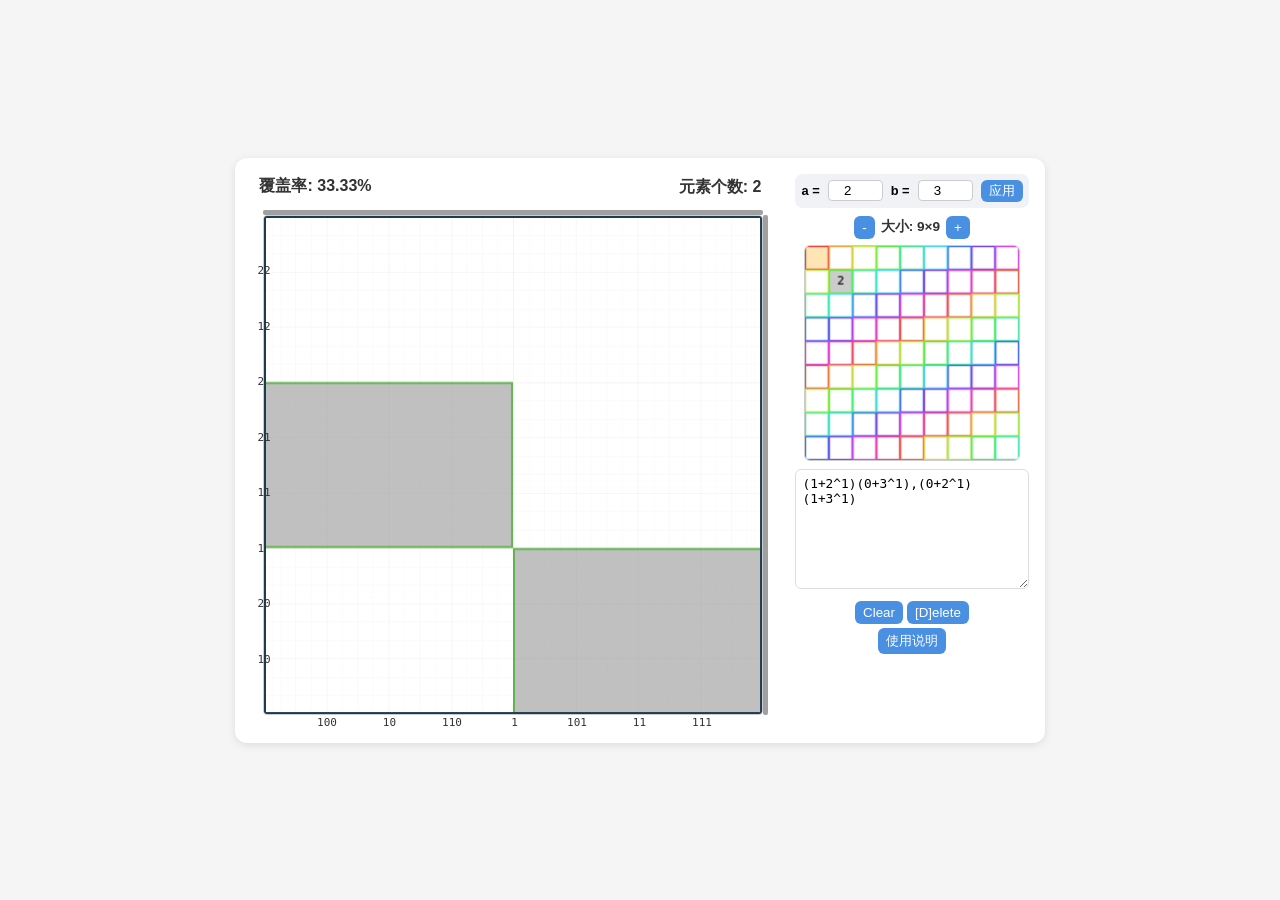
==== index.html @ 753c0b69 "文件拆分！" ====
<!DOCTYPE html>
<html lang="zh-CN">
<head>
    <meta charset="UTF-8">
    <meta name="viewport" content="width=device-width, initial-scale=1.0">
    <title>覆盖系统可视化工具</title>
    <!-- 外部CSS文件 -->
    <link rel="stylesheet" href="square/style.css">
    <!-- 页面内注释：该应用用于可视化覆盖系统，支持动态调整底数a和b，添加/删除/移动矩形，计算覆盖率 -->
</head>
<body>
    <div class="main">
        <!-- 左侧：画布区域 -->
        <div class="canvas-area">
            <div class="info">
                <span id="coverage" class="coverage">覆盖率: 0.00%</span>
                <span class="count">元素个数: <span id="count">0</span></span>
            </div>
            <div class="holder">
                <div class="scrollbar-container">
                    <!-- 主画布：用于显示矩形和网格 -->
                    <canvas id="canvas" width="500" height="500"></canvas>
                    
                    <!-- 水平滚动条 -->
                    <div class="scrollbar-horizontal">
                        <div class="scrollbar-track-horizontal">
                            <div class="scrollbar-thumb-horizontal"></div>
                        </div>
                    </div>
                    
                    <!-- 垂直滚动条 -->
                    <div class="scrollbar-vertical">
                        <div class="scrollbar-track-vertical">
                            <div class="scrollbar-thumb-vertical"></div>
                        </div>
                    </div>
                    
                    <!-- Y轴标签 -->
                    <div id="y-axis-labels" class="axis-labels y-axis"></div>
                    
                    <!-- X轴标签 -->
                    <div id="x-axis-labels" class="axis-labels x-axis"></div>
                </div>
            </div>
        </div>
        
        <!-- 右侧：矩阵面板和控制区域 -->
        <div class="matrix">
            <!-- 参数面板：用于设置底数a和b -->
            <div class="param-panel">
                <label>a =</label>
                <input type="number" id="paramA" min="2" max="10" value="2" step="1" style="width:55px">
                <label>b =</label>
                <input type="number" id="paramB" min="2" max="10" value="3" step="1" style="width:55px">
                <button class="act" id="applyParams" style="padding:2px 8px">应用</button>
            </div>
            
            <!-- 矩阵控制：调整网格大小 -->
            <div class="matrix-controls" style="display:flex;gap:6px;justify-content:center;margin-bottom:6px;align-items:center">
                <button class="act" id="grid-decrease" title="缩小网格">-</button>
                <div style="font-weight:600;color:#333;font-size:0.85rem">大小: <span id="grid-size">9×9</span></div>
                <button class="act" id="grid-increase" title="扩大网格">+</button>
            </div>
            
            <!-- 矩阵画布：显示矩形类型和计数 -->
            <canvas id="matrixCanvas" style="display:block; background:#fff; border:1px solid #ccc; border-radius:6px; cursor:pointer;"></canvas>
            
            <!-- 文本区域：显示和编辑矩形编码 -->
            <div style="margin:8px 0">
                <textarea id="rect-textarea" placeholder="存储格式: (xrev+a^n)(yrev+b^m)  例如 (1+2^1)(0+3^1)"></textarea>
            </div>
            
            <!-- 操作按钮 -->
            <div class="acts" style="flex-direction: column; gap: 4px;">
                <div style="display: flex; gap: 4px; justify-content: center;">
                    <button class="act" id="clear">Clear</button>
                    <button class="act" id="del">[D]elete</button>
                </div>
                <div style="display: flex; justify-content: center;">
                    <button class="act" id="usage">使用说明</button>
                </div>
            </div>
        </div>
    </div>
    
    <!-- 外部JavaScript文件（按功能模块拆分） -->
    <!--
        模块文件功能说明：
        square/modules/core.js        - 全局变量、DOM引用、辅助函数（坐标转换、颜色计算）
        square/modules/encoding.js    - 矩形编码/解码、序列化/反序列化
        square/modules/drawing.js     - 精细网格绘制、坐标轴标签、矩形渲染、主绘制循环
        square/modules/matrix.js      - 右侧9×9矩阵网格绘制和点击处理
        square/modules/coverage.js    - 覆盖率计算（扫描线算法）
        square/modules/rectangles.js  - 矩形的增删改查、移动、删除、清空
        square/modules/history.js     - 文本区域历史记录、撤销/重做、防抖解析
        square/modules/params.js      - 参数管理（底数a和b）、重新初始化
        square/modules/events.js      - 鼠标、键盘、滚动条等事件处理
        square/modules/init.js        - 应用程序初始化、DOMContentLoaded入口
    -->
    <script src="square/modules/core.js"></script>
    <script src="square/modules/encoding.js"></script>
    <script src="square/modules/drawing.js"></script>
    <script src="square/modules/matrix.js"></script>
    <script src="square/modules/coverage.js"></script>
    <script src="square/modules/history.js"></script>
    <script src="square/modules/rectangles.js"></script>
    <script src="square/modules/params.js"></script>
    <script src="square/modules/events.js"></script>
    <script src="square/modules/init.js"></script>
    
    <!-- 页面内注释：应用功能包括：
         1. 支持底数a和b的动态调整（2-10）
         2. 点击矩阵选择矩形类型
         3. 在画布上点击添加矩形，拖拽移动矩形
         4. 支持缩放和平移视图
         5. 实时计算和显示覆盖率
         6. 支持矩形编码的文本编辑和解析
         7. 支持撤销/重做操作
         8. 支持键盘快捷键（D删除，Ctrl+Z撤销，Ctrl+Y重做）
    -->
</body>
</html>
---- square/style.css ----
/* 
 * 覆盖系统可视化工具 - 主样式表
 * 该文件包含应用程序的所有样式定义
 */

/* 全局重置和基础样式 */
* {
    box-sizing: border-box;
    user-select: none; /* 防止文本选择，提升交互体验 */
}

/* 页面主体样式 */
body {
    background: #f5f5f5; /* 浅灰色背景 */
    min-height: 100vh; /* 至少占满整个视口高度 */
    display: flex;
    justify-content: center; /* 水平居中 */
    align-items: center; /* 垂直居中 */
    font-family: Segoe UI, Roboto, sans-serif; /* 字体栈 */
    margin: 0;
    padding: 8px; /* 周围留白 */
}

/* 主容器 - 包含画布区域和矩阵面板 */
.main {
    display: flex;
    gap: 12px; /* 子元素间距 */
    background: #ffffff; /* 白色背景 */
    border-radius: 12px; /* 圆角 */
    padding: 12px;
    box-shadow: 0 2px 8px rgba(0, 0, 0, 0.1); /* 轻微阴影 */
}

/* 画布区域样式 */
.canvas-area {
    background: transparent;
    border-radius: 6px;
    padding: 6px;
}

/* 信息栏 - 显示覆盖率和元素个数 */
.info {
    display: flex;
    justify-content: space-between; /* 两端对齐 */
    margin-bottom: 6px;
    color: #333;
    padding: 0 6px;
}

/* 元素计数显示 */
.count {
    background: transparent;
    padding: 1px 6px;
    border-radius: 10px;
    color: #333;
    font-weight: 600;
    font-size: 1rem;
}

/* 覆盖率显示 */
.coverage {
    background: transparent;
    color: #333;
    padding: 0;
    margin: 0;
    font-weight: 600;
    font-size: 1rem;
}

/* 画布容器 */
.holder {
    position: relative;
    width: 520px;
    height: 520px;
    background: transparent;
    border-radius: 6px;
}

/* 主画布 */
#canvas {
    position: absolute;
    top: 10px;
    left: 10px;
    width: 500px;
    height: 500px;
    background: #ffffff;
    border-radius: 4px;
    border: 1px solid #ccc;
    cursor: grab; /* 抓取光标 */
}

#canvas:active {
    cursor: grabbing; /* 抓取中光标 */
}

/* 矩阵面板样式 */
.matrix {
    background: transparent;
    border-radius: 6px;
    padding: 4px;
    min-width: 200px;
    max-height: 560px;
    overflow: auto; /* 内容溢出时显示滚动条 */
}

/* 矩阵画布 */
.matrix canvas {
    display: block;
    margin: 0 auto;
    background: #fff;
    border: 1px solid #ccc;
    border-radius: 6px;
    cursor: pointer;
}

/* 操作按钮容器 */
.acts {
    display: flex;
    gap: 4px;
    margin-top: 8px;
    justify-content: center;
}

/* 通用操作按钮样式 */
.act {
    background: #4a90e2; /* 蓝色背景 */
    border: 0;
    color: #fff;
    padding: 4px 8px;
    border-radius: 6px;
    font-weight: 500;
    cursor: pointer;
}

.act:active {
    transform: translateY(1px); /* 点击时轻微下移效果 */
}

/* 矩形文本输入区域 */
textarea#rect-textarea {
    width: 100%;
    box-sizing: border-box;
    height: 120px;
    padding: 6px;
    border-radius: 6px;
    border: 1px solid #ddd;
    font-family: Consolas, monospace; /* 等宽字体，便于阅读代码 */
    font-size: 0.8rem;
    resize: vertical; /* 只允许垂直调整大小 */
}

/* 参数面板 - 用于设置底数a和b */
.param-panel {
    display: flex;
    gap: 8px;
    justify-content: center;
    margin-bottom: 8px;
    align-items: center;
    background: #f0f2f5; /* 浅灰色背景 */
    padding: 6px;
    border-radius: 8px;
}

.param-panel label {
    font-weight: 600;
    font-size: 0.8rem;
}

.param-panel input {
    width: 55px;
    text-align: center;
    border: 1px solid #ccc;
    border-radius: 4px;
    padding: 2px;
}

/* 滚动条容器 */
.scrollbar-container {
    position: relative;
    width: 520px;
    height: 520px;
}

/* 水平滚动条 */
.scrollbar-horizontal {
    position: absolute;
    top: 5px;
    left: 10px;
    width: 500px;
    height: 5px;
    z-index: 10; /* 确保在画布上方 */
}

/* 垂直滚动条 */
.scrollbar-vertical {
    position: absolute;
    top: 10px;
    left: 510px;
    width: 5px;
    height: 500px;
    z-index: 10;
}

/* 滚动条轨道 */
.scrollbar-track-horizontal,
.scrollbar-track-vertical {
    background-color: #f0f0f0;
    border-radius: 2px;
    position: relative;
    width: 100%;
    height: 100%;
}

/* 滚动条滑块 */
.scrollbar-thumb-horizontal,
.scrollbar-thumb-vertical {
    background-color: #a0a0a0;
    border-radius: 2px;
    position: absolute;
    cursor: pointer;
}

.scrollbar-thumb-horizontal:hover,
.scrollbar-thumb-vertical:hover {
    background-color: #808080; /* 悬停时变深 */
}

/* 水平滑块 */
.scrollbar-thumb-horizontal {
    height: 100%;
    min-width: 20px; /* 最小宽度 */
}

/* 垂直滑块 */
.scrollbar-thumb-vertical {
    width: 100%;
    min-height: 20px; /* 最小高度 */
}

/* 坐标轴标签容器 */
.axis-labels {
    position: absolute;
    z-index: 5;
    pointer-events: none; /* 不拦截鼠标事件 */
    font-family: monospace;
    font-size: 11px;
    color: #333;
}

/* Y轴标签 */
.axis-labels.y-axis {
    left: -37px;
    top: 10px;
    width: 45px;
    height: 500px;
    text-align: right;
    padding-right: 4px;
    position: relative;
}

/* X轴标签 */
.axis-labels.x-axis {
    bottom: -1px;
    left: 16px;
    width: 500px;
    height: 10px;
    text-align: center;
}

/* 单个坐标轴标签 */
.axis-label {
    position: absolute;
    white-space: nowrap; /* 防止换行 */
}

/* 矩阵控制区域的内联样式（在HTML中定义） */
.matrix-controls {
    display: flex;
    gap: 6px;
    justify-content: center;
    margin-bottom: 6px;
    align-items: center;
}

/* 操作按钮的列布局 */
.acts[style*="flex-direction: column"] {
    flex-direction: column;
    gap: 4px;
}

/* 操作按钮的行内布局 */
.acts[style*="flex-direction: column"] > div {
    display: flex;
    gap: 4px;
    justify-content: center;
}
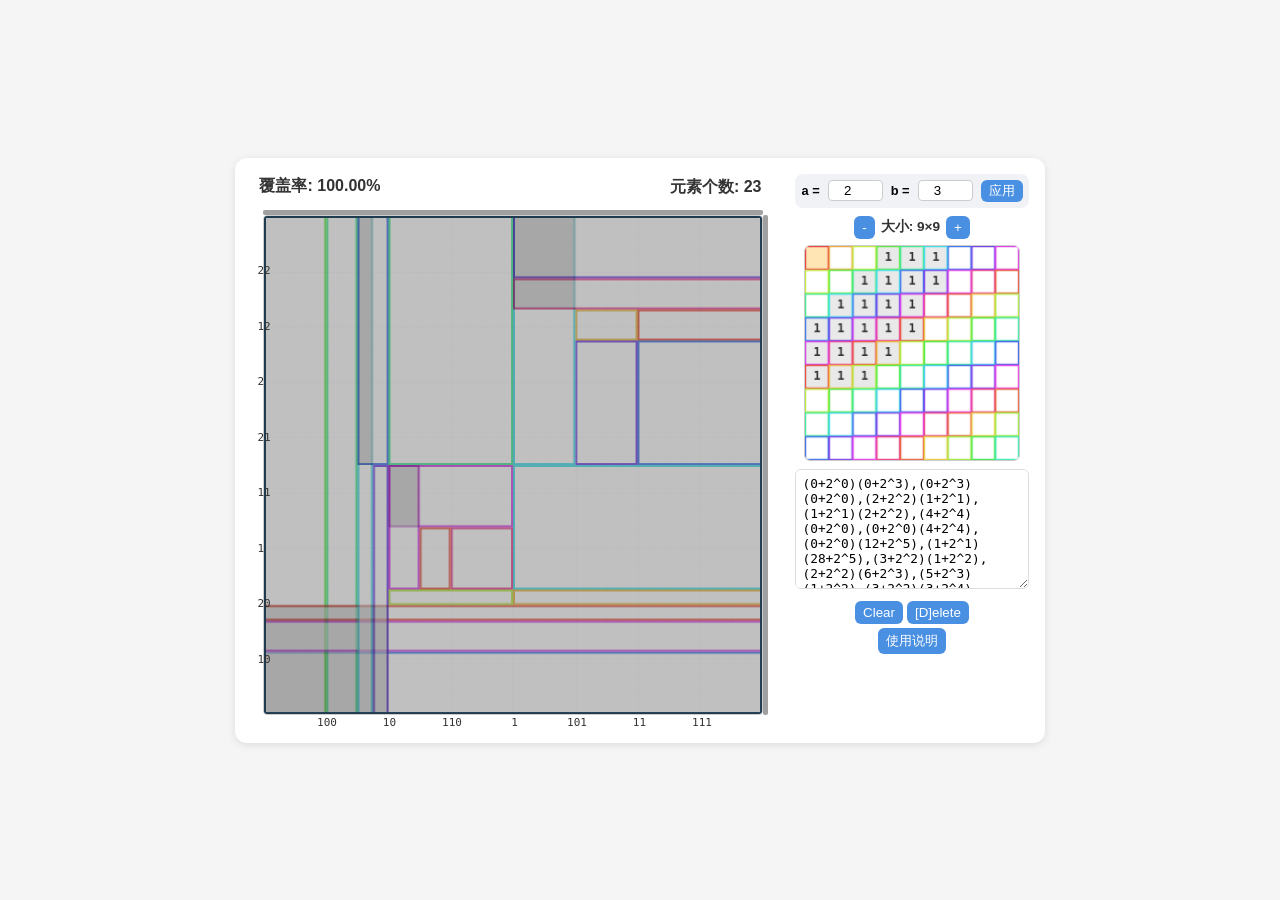
==== commit b68de451: "文件更新" ====
--- a/index.html
+++ b/index.html
@@ -86,27 +86,27 @@
     <!-- 外部JavaScript文件（按功能模块拆分） -->
     <!--
         模块文件功能说明：
-        square/modules/core.js        - 全局变量、DOM引用、辅助函数（坐标转换、颜色计算）
-        square/modules/encoding.js    - 矩形编码/解码、序列化/反序列化
-        square/modules/drawing.js     - 精细网格绘制、坐标轴标签、矩形渲染、主绘制循环
-        square/modules/matrix.js      - 右侧9×9矩阵网格绘制和点击处理
-        square/modules/coverage.js    - 覆盖率计算（扫描线算法）
-        square/modules/rectangles.js  - 矩形的增删改查、移动、删除、清空
-        square/modules/history.js     - 文本区域历史记录、撤销/重做、防抖解析
-        square/modules/params.js      - 参数管理（底数a和b）、重新初始化
-        square/modules/events.js      - 鼠标、键盘、滚动条等事件处理
-        square/modules/init.js        - 应用程序初始化、DOMContentLoaded入口
+        square/core.js        - 全局变量、DOM引用、辅助函数（坐标转换、颜色计算）
+        square/encoding.js    - 矩形编码/解码、序列化/反序列化
+        square/drawing.js     - 精细网格绘制、坐标轴标签、矩形渲染、主绘制循环
+        square/matrix.js      - 右侧9×9矩阵网格绘制和点击处理
+        square/coverage.js    - 覆盖率计算（扫描线算法）
+        square/rectangles.js  - 矩形的增删改查、移动、删除、清空
+        square/history.js     - 文本区域历史记录、撤销/重做、防抖解析
+        square/params.js      - 参数管理（底数a和b）、重新初始化
+        square/events.js      - 鼠标、键盘、滚动条等事件处理
+        square/init.js        - 应用程序初始化、DOMContentLoaded入口
     -->
-    <script src="square/modules/core.js"></script>
-    <script src="square/modules/encoding.js"></script>
-    <script src="square/modules/drawing.js"></script>
-    <script src="square/modules/matrix.js"></script>
-    <script src="square/modules/coverage.js"></script>
-    <script src="square/modules/history.js"></script>
-    <script src="square/modules/rectangles.js"></script>
-    <script src="square/modules/params.js"></script>
-    <script src="square/modules/events.js"></script>
-    <script src="square/modules/init.js"></script>
+    <script src="square/core.js"></script>
+    <script src="square/encoding.js"></script>
+    <script src="square/drawing.js"></script>
+    <script src="square/matrix.js"></script>
+    <script src="square/coverage.js"></script>
+    <script src="square/history.js"></script>
+    <script src="square/rectangles.js"></script>
+    <script src="square/params.js"></script>
+    <script src="square/events.js"></script>
+    <script src="square/init.js"></script>
     
     <!-- 页面内注释：应用功能包括：
          1. 支持底数a和b的动态调整（2-10）
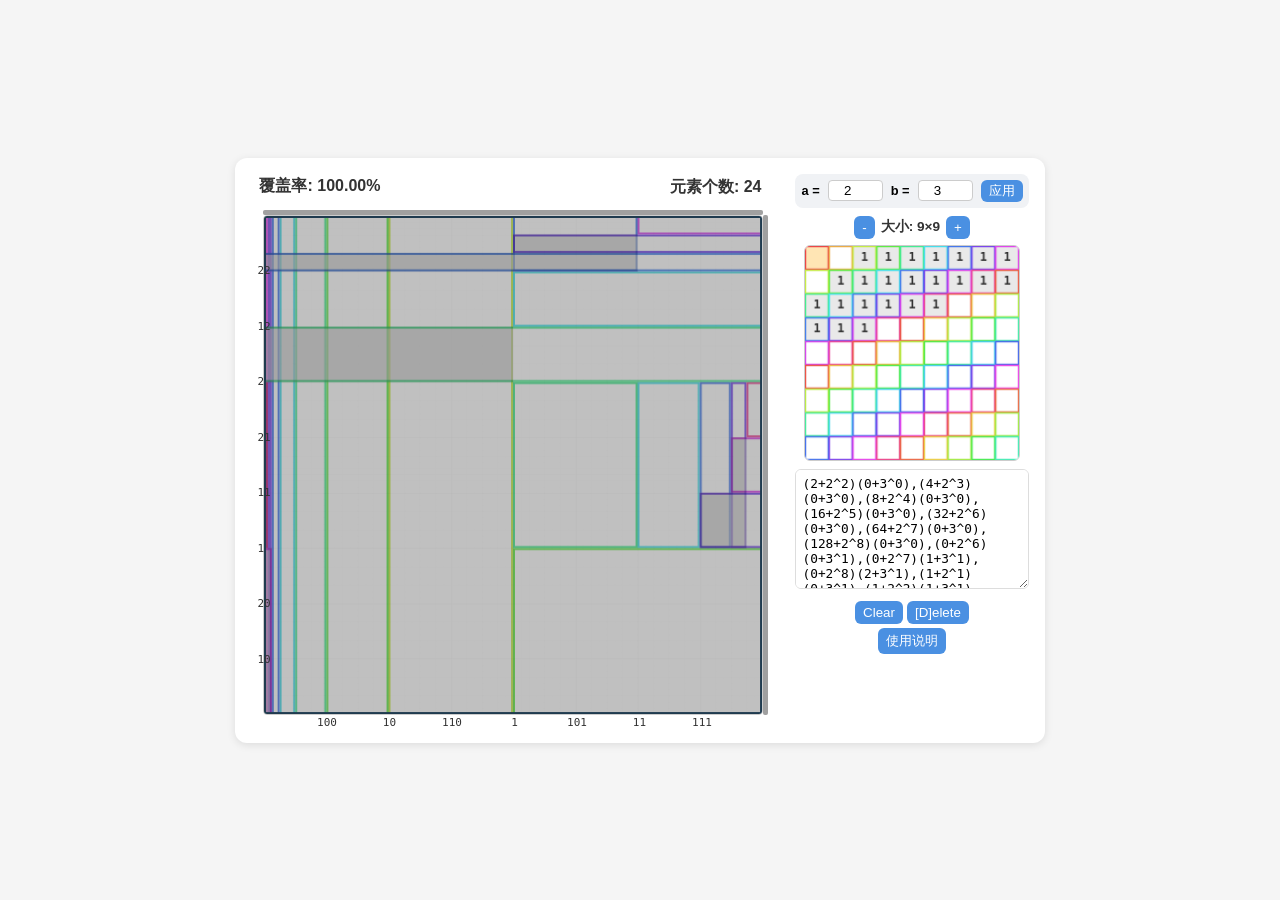
==== commit 0ddcea42: "缩进更新" ====
--- a/index.html
+++ b/index.html
@@ -1,122 +1,122 @@
 <!DOCTYPE html>
 <html lang="zh-CN">
 <head>
-    <meta charset="UTF-8">
-    <meta name="viewport" content="width=device-width, initial-scale=1.0">
-    <title>覆盖系统可视化工具</title>
-    <!-- 外部CSS文件 -->
-    <link rel="stylesheet" href="square/style.css">
-    <!-- 页面内注释：该应用用于可视化覆盖系统，支持动态调整底数a和b，添加/删除/移动矩形，计算覆盖率 -->
+  <meta charset="UTF-8">
+  <meta name="viewport" content="width=device-width, initial-scale=1.0">
+  <title>覆盖系统可视化工具</title>
+  <!-- 外部CSS文件 -->
+  <link rel="stylesheet" href="square/style.css">
+  <!-- 页面内注释：该应用用于可视化覆盖系统，支持动态调整底数a和b，添加/删除/移动矩形，计算覆盖率 -->
 </head>
 <body>
-    <div class="main">
-        <!-- 左侧：画布区域 -->
-        <div class="canvas-area">
-            <div class="info">
-                <span id="coverage" class="coverage">覆盖率: 0.00%</span>
-                <span class="count">元素个数: <span id="count">0</span></span>
+  <div class="main">
+    <!-- 左侧：画布区域 -->
+    <div class="canvas-area">
+      <div class="info">
+        <span id="coverage" class="coverage">覆盖率: 0.00%</span>
+        <span class="count">元素个数: <span id="count">0</span></span>
+      </div>
+      <div class="holder">
+        <div class="scrollbar-container">
+          <!-- 主画布：用于显示矩形和网格 -->
+          <canvas id="canvas" width="500" height="500"></canvas>
+          
+          <!-- 水平滚动条 -->
+          <div class="scrollbar-horizontal">
+            <div class="scrollbar-track-horizontal">
+              <div class="scrollbar-thumb-horizontal"></div>
             </div>
-            <div class="holder">
-                <div class="scrollbar-container">
-                    <!-- 主画布：用于显示矩形和网格 -->
-                    <canvas id="canvas" width="500" height="500"></canvas>
-                    
-                    <!-- 水平滚动条 -->
-                    <div class="scrollbar-horizontal">
-                        <div class="scrollbar-track-horizontal">
-                            <div class="scrollbar-thumb-horizontal"></div>
-                        </div>
-                    </div>
-                    
-                    <!-- 垂直滚动条 -->
-                    <div class="scrollbar-vertical">
-                        <div class="scrollbar-track-vertical">
-                            <div class="scrollbar-thumb-vertical"></div>
-                        </div>
-                    </div>
-                    
-                    <!-- Y轴标签 -->
-                    <div id="y-axis-labels" class="axis-labels y-axis"></div>
-                    
-                    <!-- X轴标签 -->
-                    <div id="x-axis-labels" class="axis-labels x-axis"></div>
-                </div>
+          </div>
+          
+          <!-- 垂直滚动条 -->
+          <div class="scrollbar-vertical">
+            <div class="scrollbar-track-vertical">
+              <div class="scrollbar-thumb-vertical"></div>
             </div>
+          </div>
+          
+          <!-- Y轴标签 -->
+          <div id="y-axis-labels" class="axis-labels y-axis"></div>
+          
+          <!-- X轴标签 -->
+          <div id="x-axis-labels" class="axis-labels x-axis"></div>
         </div>
-        
-        <!-- 右侧：矩阵面板和控制区域 -->
-        <div class="matrix">
-            <!-- 参数面板：用于设置底数a和b -->
-            <div class="param-panel">
-                <label>a =</label>
-                <input type="number" id="paramA" min="2" max="10" value="2" step="1" style="width:55px">
-                <label>b =</label>
-                <input type="number" id="paramB" min="2" max="10" value="3" step="1" style="width:55px">
-                <button class="act" id="applyParams" style="padding:2px 8px">应用</button>
-            </div>
-            
-            <!-- 矩阵控制：调整网格大小 -->
-            <div class="matrix-controls" style="display:flex;gap:6px;justify-content:center;margin-bottom:6px;align-items:center">
-                <button class="act" id="grid-decrease" title="缩小网格">-</button>
-                <div style="font-weight:600;color:#333;font-size:0.85rem">大小: <span id="grid-size">9×9</span></div>
-                <button class="act" id="grid-increase" title="扩大网格">+</button>
-            </div>
-            
-            <!-- 矩阵画布：显示矩形类型和计数 -->
-            <canvas id="matrixCanvas" style="display:block; background:#fff; border:1px solid #ccc; border-radius:6px; cursor:pointer;"></canvas>
-            
-            <!-- 文本区域：显示和编辑矩形编码 -->
-            <div style="margin:8px 0">
-                <textarea id="rect-textarea" placeholder="存储格式: (xrev+a^n)(yrev+b^m)  例如 (1+2^1)(0+3^1)"></textarea>
-            </div>
-            
-            <!-- 操作按钮 -->
-            <div class="acts" style="flex-direction: column; gap: 4px;">
-                <div style="display: flex; gap: 4px; justify-content: center;">
-                    <button class="act" id="clear">Clear</button>
-                    <button class="act" id="del">[D]elete</button>
-                </div>
-                <div style="display: flex; justify-content: center;">
-                    <button class="act" id="usage">使用说明</button>
-                </div>
-            </div>
-        </div>
+      </div>
     </div>
     
-    <!-- 外部JavaScript文件（按功能模块拆分） -->
-    <!--
-        模块文件功能说明：
-        square/core.js        - 全局变量、DOM引用、辅助函数（坐标转换、颜色计算）
-        square/encoding.js    - 矩形编码/解码、序列化/反序列化
-        square/drawing.js     - 精细网格绘制、坐标轴标签、矩形渲染、主绘制循环
-        square/matrix.js      - 右侧9×9矩阵网格绘制和点击处理
-        square/coverage.js    - 覆盖率计算（扫描线算法）
-        square/rectangles.js  - 矩形的增删改查、移动、删除、清空
-        square/history.js     - 文本区域历史记录、撤销/重做、防抖解析
-        square/params.js      - 参数管理（底数a和b）、重新初始化
-        square/events.js      - 鼠标、键盘、滚动条等事件处理
-        square/init.js        - 应用程序初始化、DOMContentLoaded入口
-    -->
-    <script src="square/core.js"></script>
-    <script src="square/encoding.js"></script>
-    <script src="square/drawing.js"></script>
-    <script src="square/matrix.js"></script>
-    <script src="square/coverage.js"></script>
-    <script src="square/history.js"></script>
-    <script src="square/rectangles.js"></script>
-    <script src="square/params.js"></script>
-    <script src="square/events.js"></script>
-    <script src="square/init.js"></script>
-    
-    <!-- 页面内注释：应用功能包括：
-         1. 支持底数a和b的动态调整（2-10）
-         2. 点击矩阵选择矩形类型
-         3. 在画布上点击添加矩形，拖拽移动矩形
-         4. 支持缩放和平移视图
-         5. 实时计算和显示覆盖率
-         6. 支持矩形编码的文本编辑和解析
-         7. 支持撤销/重做操作
-         8. 支持键盘快捷键（D删除，Ctrl+Z撤销，Ctrl+Y重做）
-    -->
+    <!-- 右侧：矩阵面板和控制区域 -->
+    <div class="matrix">
+      <!-- 参数面板：用于设置底数a和b -->
+      <div class="param-panel">
+        <label>a =</label>
+        <input type="number" id="paramA" min="2" max="10" value="2" step="1" style="width:55px">
+        <label>b =</label>
+        <input type="number" id="paramB" min="2" max="10" value="3" step="1" style="width:55px">
+        <button class="act" id="applyParams" style="padding:2px 8px">应用</button>
+      </div>
+      
+      <!-- 矩阵控制：调整网格大小 -->
+      <div class="matrix-controls" style="display:flex;gap:6px;justify-content:center;margin-bottom:6px;align-items:center">
+        <button class="act" id="grid-decrease" title="缩小网格">-</button>
+        <div style="font-weight:600;color:#333;font-size:0.85rem">大小: <span id="grid-size">9×9</span></div>
+        <button class="act" id="grid-increase" title="扩大网格">+</button>
+      </div>
+      
+      <!-- 矩阵画布：显示矩形类型和计数 -->
+      <canvas id="matrixCanvas" style="display:block; background:#fff; border:1px solid #ccc; border-radius:6px; cursor:pointer;"></canvas>
+      
+      <!-- 文本区域：显示和编辑矩形编码 -->
+      <div style="margin:8px 0">
+        <textarea id="rect-textarea" placeholder="存储格式: (xrev+a^n)(yrev+b^m) 例如 (1+2^1)(0+3^1)"></textarea>
+      </div>
+      
+      <!-- 操作按钮 -->
+      <div class="acts" style="flex-direction: column; gap: 4px;">
+        <div style="display: flex; gap: 4px; justify-content: center;">
+          <button class="act" id="clear">Clear</button>
+          <button class="act" id="del">[D]elete</button>
+        </div>
+        <div style="display: flex; justify-content: center;">
+          <button class="act" id="usage">使用说明</button>
+        </div>
+      </div>
+    </div>
+  </div>
+  
+  <!-- 外部JavaScript文件（按功能模块拆分） -->
+  <!--
+    模块文件功能说明：
+    square/core.js    - 全局变量、DOM引用、辅助函数（坐标转换、颜色计算）
+    square/encoding.js  - 矩形编码/解码、序列化/反序列化
+    square/drawing.js   - 精细网格绘制、坐标轴标签、矩形渲染、主绘制循环
+    square/matrix.js   - 右侧9×9矩阵网格绘制和点击处理
+    square/coverage.js  - 覆盖率计算（扫描线算法）
+    square/rectangles.js - 矩形的增删改查、移动、删除、清空
+    square/history.js   - 文本区域历史记录、撤销/重做、防抖解析
+    square/params.js   - 参数管理（底数a和b）、重新初始化
+    square/events.js   - 鼠标、键盘、滚动条等事件处理
+    square/init.js    - 应用程序初始化、DOMContentLoaded入口
+  -->
+  <script src="square/core.js"></script>
+  <script src="square/encoding.js"></script>
+  <script src="square/drawing.js"></script>
+  <script src="square/matrix.js"></script>
+  <script src="square/coverage.js"></script>
+  <script src="square/history.js"></script>
+  <script src="square/rectangles.js"></script>
+  <script src="square/params.js"></script>
+  <script src="square/events.js"></script>
+  <script src="square/init.js"></script>
+  
+  <!-- 页面内注释：应用功能包括：
+     1. 支持底数a和b的动态调整（2-10）
+     2. 点击矩阵选择矩形类型
+     3. 在画布上点击添加矩形，拖拽移动矩形
+     4. 支持缩放和平移视图
+     5. 实时计算和显示覆盖率
+     6. 支持矩形编码的文本编辑和解析
+     7. 支持撤销/重做操作
+     8. 支持键盘快捷键（D删除，Ctrl+Z撤销，Ctrl+Y重做）
+  -->
 </body>
 </html>
--- a/square/style.css
+++ b/square/style.css
@@ -5,292 +5,292 @@
 
 /* 全局重置和基础样式 */
 * {
-    box-sizing: border-box;
-    user-select: none; /* 防止文本选择，提升交互体验 */
+  box-sizing: border-box;
+  user-select: none; /* 防止文本选择，提升交互体验 */
 }
 
 /* 页面主体样式 */
 body {
-    background: #f5f5f5; /* 浅灰色背景 */
-    min-height: 100vh; /* 至少占满整个视口高度 */
-    display: flex;
-    justify-content: center; /* 水平居中 */
-    align-items: center; /* 垂直居中 */
-    font-family: Segoe UI, Roboto, sans-serif; /* 字体栈 */
-    margin: 0;
-    padding: 8px; /* 周围留白 */
+  background: #f5f5f5; /* 浅灰色背景 */
+  min-height: 100vh; /* 至少占满整个视口高度 */
+  display: flex;
+  justify-content: center; /* 水平居中 */
+  align-items: center; /* 垂直居中 */
+  font-family: Segoe UI, Roboto, sans-serif; /* 字体栈 */
+  margin: 0;
+  padding: 8px; /* 周围留白 */
 }
 
 /* 主容器 - 包含画布区域和矩阵面板 */
 .main {
-    display: flex;
-    gap: 12px; /* 子元素间距 */
-    background: #ffffff; /* 白色背景 */
-    border-radius: 12px; /* 圆角 */
-    padding: 12px;
-    box-shadow: 0 2px 8px rgba(0, 0, 0, 0.1); /* 轻微阴影 */
+  display: flex;
+  gap: 12px; /* 子元素间距 */
+  background: #ffffff; /* 白色背景 */
+  border-radius: 12px; /* 圆角 */
+  padding: 12px;
+  box-shadow: 0 2px 8px rgba(0, 0, 0, 0.1); /* 轻微阴影 */
 }
 
 /* 画布区域样式 */
 .canvas-area {
-    background: transparent;
-    border-radius: 6px;
-    padding: 6px;
+  background: transparent;
+  border-radius: 6px;
+  padding: 6px;
 }
 
 /* 信息栏 - 显示覆盖率和元素个数 */
 .info {
-    display: flex;
-    justify-content: space-between; /* 两端对齐 */
-    margin-bottom: 6px;
-    color: #333;
-    padding: 0 6px;
+  display: flex;
+  justify-content: space-between; /* 两端对齐 */
+  margin-bottom: 6px;
+  color: #333;
+  padding: 0 6px;
 }
 
 /* 元素计数显示 */
 .count {
-    background: transparent;
-    padding: 1px 6px;
-    border-radius: 10px;
-    color: #333;
-    font-weight: 600;
-    font-size: 1rem;
+  background: transparent;
+  padding: 1px 6px;
+  border-radius: 10px;
+  color: #333;
+  font-weight: 600;
+  font-size: 1rem;
 }
 
 /* 覆盖率显示 */
 .coverage {
-    background: transparent;
-    color: #333;
-    padding: 0;
-    margin: 0;
-    font-weight: 600;
-    font-size: 1rem;
+  background: transparent;
+  color: #333;
+  padding: 0;
+  margin: 0;
+  font-weight: 600;
+  font-size: 1rem;
 }
 
 /* 画布容器 */
 .holder {
-    position: relative;
-    width: 520px;
-    height: 520px;
-    background: transparent;
-    border-radius: 6px;
+  position: relative;
+  width: 520px;
+  height: 520px;
+  background: transparent;
+  border-radius: 6px;
 }
 
 /* 主画布 */
 #canvas {
-    position: absolute;
-    top: 10px;
-    left: 10px;
-    width: 500px;
-    height: 500px;
-    background: #ffffff;
-    border-radius: 4px;
-    border: 1px solid #ccc;
-    cursor: grab; /* 抓取光标 */
+  position: absolute;
+  top: 10px;
+  left: 10px;
+  width: 500px;
+  height: 500px;
+  background: #ffffff;
+  border-radius: 4px;
+  border: 1px solid #ccc;
+  cursor: grab; /* 抓取光标 */
 }
 
 #canvas:active {
-    cursor: grabbing; /* 抓取中光标 */
+  cursor: grabbing; /* 抓取中光标 */
 }
 
 /* 矩阵面板样式 */
 .matrix {
-    background: transparent;
-    border-radius: 6px;
-    padding: 4px;
-    min-width: 200px;
-    max-height: 560px;
-    overflow: auto; /* 内容溢出时显示滚动条 */
+  background: transparent;
+  border-radius: 6px;
+  padding: 4px;
+  min-width: 200px;
+  max-height: 560px;
+  overflow: auto; /* 内容溢出时显示滚动条 */
 }
 
 /* 矩阵画布 */
 .matrix canvas {
-    display: block;
-    margin: 0 auto;
-    background: #fff;
-    border: 1px solid #ccc;
-    border-radius: 6px;
-    cursor: pointer;
+  display: block;
+  margin: 0 auto;
+  background: #fff;
+  border: 1px solid #ccc;
+  border-radius: 6px;
+  cursor: pointer;
 }
 
 /* 操作按钮容器 */
 .acts {
-    display: flex;
-    gap: 4px;
-    margin-top: 8px;
-    justify-content: center;
+  display: flex;
+  gap: 4px;
+  margin-top: 8px;
+  justify-content: center;
 }
 
 /* 通用操作按钮样式 */
 .act {
-    background: #4a90e2; /* 蓝色背景 */
-    border: 0;
-    color: #fff;
-    padding: 4px 8px;
-    border-radius: 6px;
-    font-weight: 500;
-    cursor: pointer;
+  background: #4a90e2; /* 蓝色背景 */
+  border: 0;
+  color: #fff;
+  padding: 4px 8px;
+  border-radius: 6px;
+  font-weight: 500;
+  cursor: pointer;
 }
 
 .act:active {
-    transform: translateY(1px); /* 点击时轻微下移效果 */
+  transform: translateY(1px); /* 点击时轻微下移效果 */
 }
 
 /* 矩形文本输入区域 */
 textarea#rect-textarea {
-    width: 100%;
-    box-sizing: border-box;
-    height: 120px;
-    padding: 6px;
-    border-radius: 6px;
-    border: 1px solid #ddd;
-    font-family: Consolas, monospace; /* 等宽字体，便于阅读代码 */
-    font-size: 0.8rem;
-    resize: vertical; /* 只允许垂直调整大小 */
+  width: 100%;
+  box-sizing: border-box;
+  height: 120px;
+  padding: 6px;
+  border-radius: 6px;
+  border: 1px solid #ddd;
+  font-family: Consolas, monospace; /* 等宽字体，便于阅读代码 */
+  font-size: 0.8rem;
+  resize: vertical; /* 只允许垂直调整大小 */
 }
 
 /* 参数面板 - 用于设置底数a和b */
 .param-panel {
-    display: flex;
-    gap: 8px;
-    justify-content: center;
-    margin-bottom: 8px;
-    align-items: center;
-    background: #f0f2f5; /* 浅灰色背景 */
-    padding: 6px;
-    border-radius: 8px;
+  display: flex;
+  gap: 8px;
+  justify-content: center;
+  margin-bottom: 8px;
+  align-items: center;
+  background: #f0f2f5; /* 浅灰色背景 */
+  padding: 6px;
+  border-radius: 8px;
 }
 
 .param-panel label {
-    font-weight: 600;
-    font-size: 0.8rem;
+  font-weight: 600;
+  font-size: 0.8rem;
 }
 
 .param-panel input {
-    width: 55px;
-    text-align: center;
-    border: 1px solid #ccc;
-    border-radius: 4px;
-    padding: 2px;
+  width: 55px;
+  text-align: center;
+  border: 1px solid #ccc;
+  border-radius: 4px;
+  padding: 2px;
 }
 
 /* 滚动条容器 */
 .scrollbar-container {
-    position: relative;
-    width: 520px;
-    height: 520px;
+  position: relative;
+  width: 520px;
+  height: 520px;
 }
 
 /* 水平滚动条 */
 .scrollbar-horizontal {
-    position: absolute;
-    top: 5px;
-    left: 10px;
-    width: 500px;
-    height: 5px;
-    z-index: 10; /* 确保在画布上方 */
+  position: absolute;
+  top: 5px;
+  left: 10px;
+  width: 500px;
+  height: 5px;
+  z-index: 10; /* 确保在画布上方 */
 }
 
 /* 垂直滚动条 */
 .scrollbar-vertical {
-    position: absolute;
-    top: 10px;
-    left: 510px;
-    width: 5px;
-    height: 500px;
-    z-index: 10;
+  position: absolute;
+  top: 10px;
+  left: 510px;
+  width: 5px;
+  height: 500px;
+  z-index: 10;
 }
 
 /* 滚动条轨道 */
 .scrollbar-track-horizontal,
 .scrollbar-track-vertical {
-    background-color: #f0f0f0;
-    border-radius: 2px;
-    position: relative;
-    width: 100%;
-    height: 100%;
+  background-color: #f0f0f0;
+  border-radius: 2px;
+  position: relative;
+  width: 100%;
+  height: 100%;
 }
 
 /* 滚动条滑块 */
 .scrollbar-thumb-horizontal,
 .scrollbar-thumb-vertical {
-    background-color: #a0a0a0;
-    border-radius: 2px;
-    position: absolute;
-    cursor: pointer;
+  background-color: #a0a0a0;
+  border-radius: 2px;
+  position: absolute;
+  cursor: pointer;
 }
 
 .scrollbar-thumb-horizontal:hover,
 .scrollbar-thumb-vertical:hover {
-    background-color: #808080; /* 悬停时变深 */
+  background-color: #808080; /* 悬停时变深 */
 }
 
 /* 水平滑块 */
 .scrollbar-thumb-horizontal {
-    height: 100%;
-    min-width: 20px; /* 最小宽度 */
+  height: 100%;
+  min-width: 20px; /* 最小宽度 */
 }
 
 /* 垂直滑块 */
 .scrollbar-thumb-vertical {
-    width: 100%;
-    min-height: 20px; /* 最小高度 */
+  width: 100%;
+  min-height: 20px; /* 最小高度 */
 }
 
 /* 坐标轴标签容器 */
 .axis-labels {
-    position: absolute;
-    z-index: 5;
-    pointer-events: none; /* 不拦截鼠标事件 */
-    font-family: monospace;
-    font-size: 11px;
-    color: #333;
+  position: absolute;
+  z-index: 5;
+  pointer-events: none; /* 不拦截鼠标事件 */
+  font-family: monospace;
+  font-size: 11px;
+  color: #333;
 }
 
 /* Y轴标签 */
 .axis-labels.y-axis {
-    left: -37px;
-    top: 10px;
-    width: 45px;
-    height: 500px;
-    text-align: right;
-    padding-right: 4px;
-    position: relative;
+  left: -37px;
+  top: 10px;
+  width: 45px;
+  height: 500px;
+  text-align: right;
+  padding-right: 4px;
+  position: relative;
 }
 
 /* X轴标签 */
 .axis-labels.x-axis {
-    bottom: -1px;
-    left: 16px;
-    width: 500px;
-    height: 10px;
-    text-align: center;
+  bottom: -1px;
+  left: 16px;
+  width: 500px;
+  height: 10px;
+  text-align: center;
 }
 
 /* 单个坐标轴标签 */
 .axis-label {
-    position: absolute;
-    white-space: nowrap; /* 防止换行 */
+  position: absolute;
+  white-space: nowrap; /* 防止换行 */
 }
 
 /* 矩阵控制区域的内联样式（在HTML中定义） */
 .matrix-controls {
-    display: flex;
-    gap: 6px;
-    justify-content: center;
-    margin-bottom: 6px;
-    align-items: center;
+  display: flex;
+  gap: 6px;
+  justify-content: center;
+  margin-bottom: 6px;
+  align-items: center;
 }
 
 /* 操作按钮的列布局 */
 .acts[style*="flex-direction: column"] {
-    flex-direction: column;
-    gap: 4px;
+  flex-direction: column;
+  gap: 4px;
 }
 
 /* 操作按钮的行内布局 */
 .acts[style*="flex-direction: column"] > div {
-    display: flex;
-    gap: 4px;
-    justify-content: center;
-}
+  display: flex;
+  gap: 4px;
+  justify-content: center;
+}
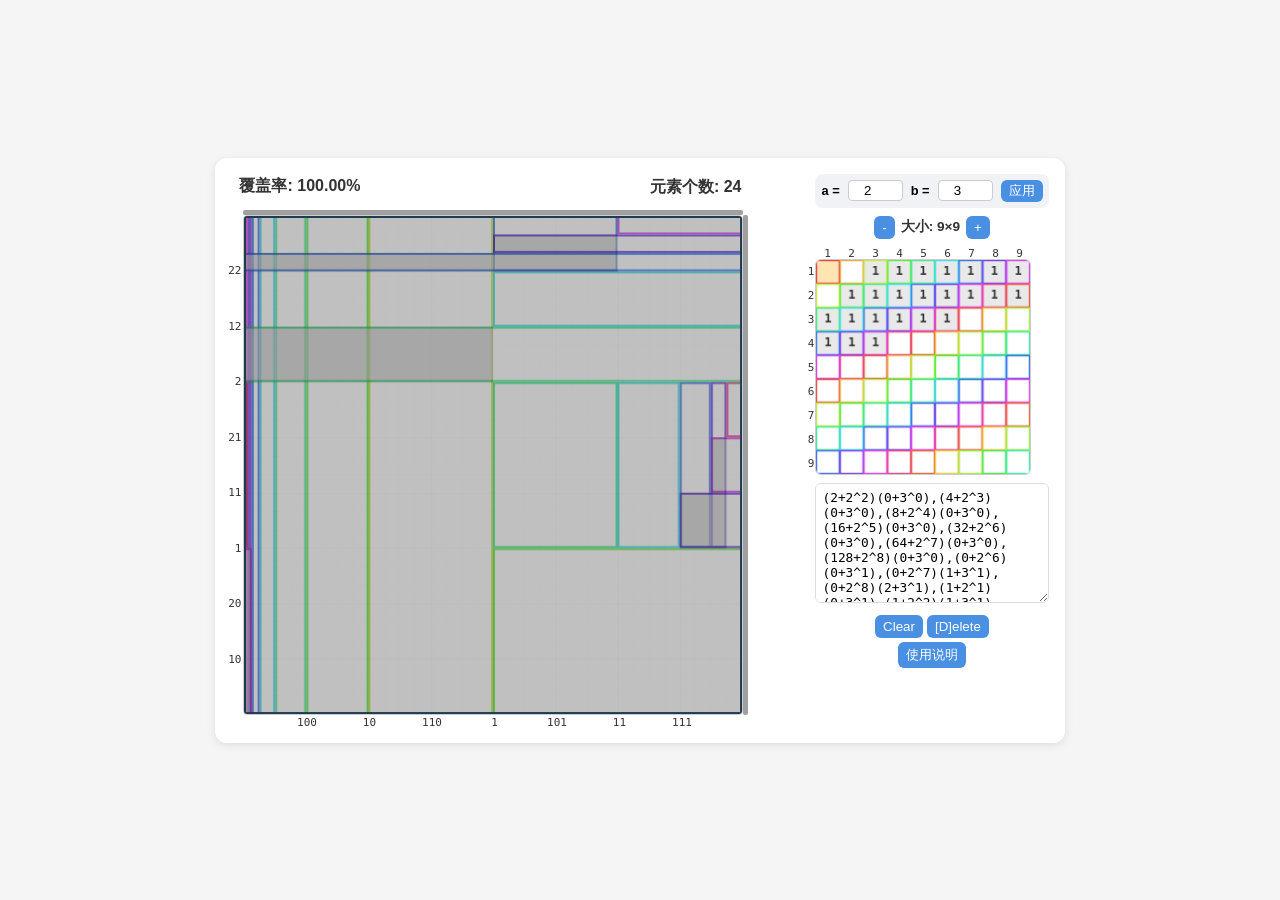
==== commit 5799c650: "显示调整更新喵！" ====
--- a/index.html
+++ b/index.html
@@ -56,14 +56,18 @@
       </div>
       
       <!-- 矩阵控制：调整网格大小 -->
-      <div class="matrix-controls" style="display:flex;gap:6px;justify-content:center;margin-bottom:6px;align-items:center">
+      <div class="matrix-controls" style="display:flex;gap:6px;justify-content:center;margin-bottom:20px;align-items:center">
         <button class="act" id="grid-decrease" title="缩小网格">-</button>
         <div style="font-weight:600;color:#333;font-size:0.85rem">大小: <span id="grid-size">9×9</span></div>
         <button class="act" id="grid-increase" title="扩大网格">+</button>
       </div>
       
       <!-- 矩阵画布：显示矩形类型和计数 -->
-      <canvas id="matrixCanvas" style="display:block; background:#fff; border:1px solid #ccc; border-radius:6px; cursor:pointer;"></canvas>
+      <div class="matrix-canvas-wrapper">
+        <canvas id="matrixCanvas" style="display:block; background:#fff; border:1px solid #ccc; border-radius:6px; cursor:pointer;"></canvas>
+        <div id="matrix-y-axis-labels" class="axis-labels y-axis"></div>
+        <div id="matrix-x-axis-labels" class="axis-labels x-axis"></div>
+      </div>
       
       <!-- 文本区域：显示和编辑矩形编码 -->
       <div style="margin:8px 0">
--- a/square/style.css
+++ b/square/style.css
@@ -97,10 +97,11 @@
 .matrix {
   background: transparent;
   border-radius: 6px;
-  padding: 4px;
+  padding: 4px 4px 4px 44px;
   min-width: 200px;
   max-height: 560px;
-  overflow: auto; /* 内容溢出时显示滚动条 */
+  overflow-y: auto;
+  overflow-x: visible;
 }
 
 /* 矩阵画布 */
@@ -273,6 +274,12 @@
   white-space: nowrap; /* 防止换行 */
 }
 
+/* Y轴标签右对齐 */
+.axis-labels.y-axis .axis-label {
+  right: 0;
+  text-align: right;
+}
+
 /* 矩阵控制区域的内联样式（在HTML中定义） */
 .matrix-controls {
   display: flex;
@@ -294,3 +301,43 @@
   gap: 4px;
   justify-content: center;
 }
+
+/* 矩阵画布包装器 */
+.matrix-canvas-wrapper {
+  position: relative;
+  display: inline-block;
+  vertical-align: top;
+  margin: 0 auto;
+}
+
+/* 矩阵坐标轴标签容器 - 覆盖原有定位 */
+.matrix-canvas-wrapper .axis-labels.y-axis {
+  left: -41px;
+  top: 0;
+  width: 40px;
+  height: 100%;
+  text-align: right;
+  padding-right: 6px;
+  position: absolute;
+}
+
+.matrix-canvas-wrapper .axis-labels.x-axis {
+  top: -12px;
+  left: 0;
+  width: 100%;
+  height: 12px;
+  text-align: center;
+  position: absolute;
+}
+
+/* 矩阵坐标轴标签内部span */
+.matrix-canvas-wrapper .axis-label {
+  position: absolute;
+  white-space: nowrap;
+}
+
+/* Y轴标签右对齐 */
+.matrix-canvas-wrapper .axis-labels.y-axis .axis-label {
+  right: 0;
+  text-align: right;
+}
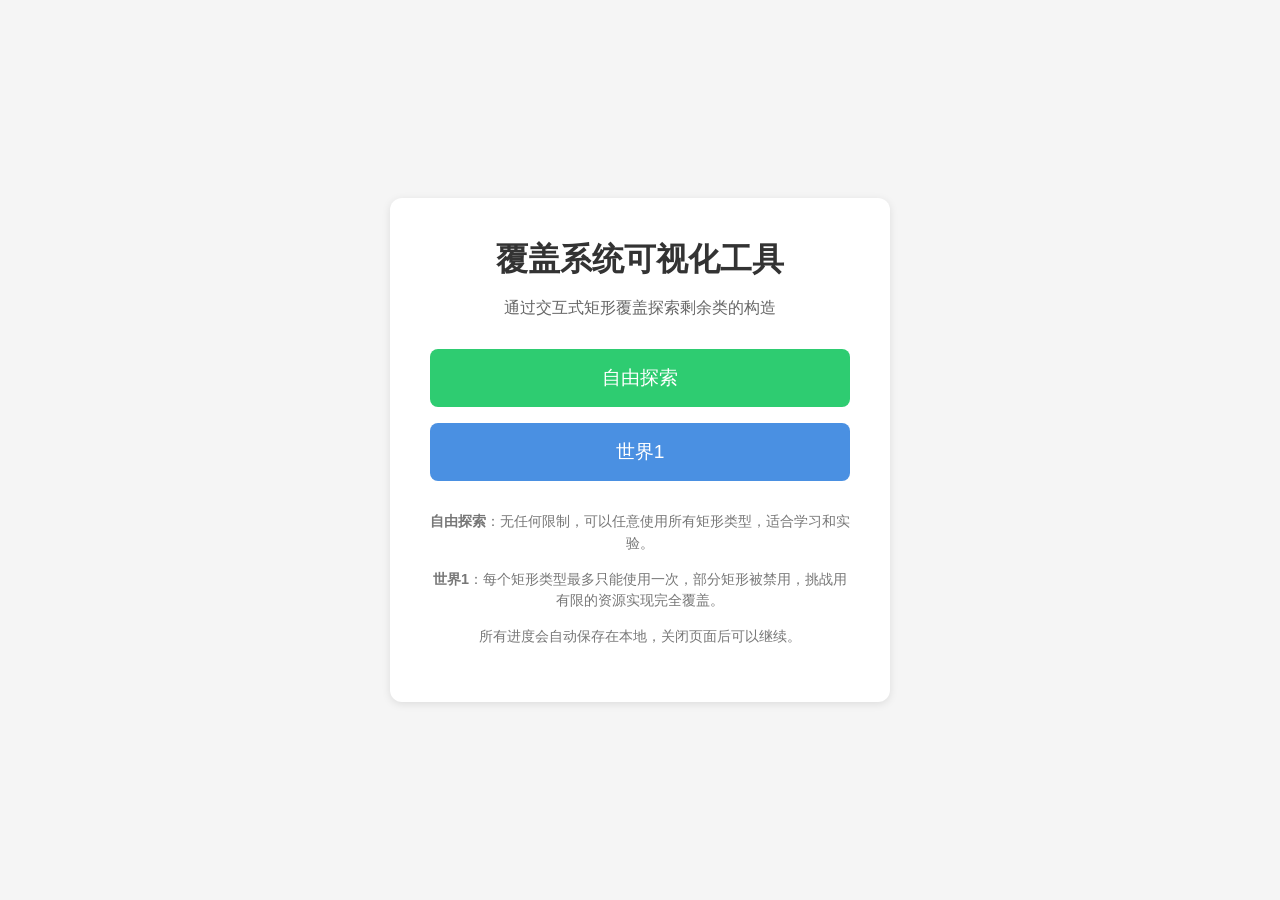
==== commit 601f2684: "关卡更新" ====
--- a/index.html
+++ b/index.html
@@ -3,124 +3,94 @@
 <head>
   <meta charset="UTF-8">
   <meta name="viewport" content="width=device-width, initial-scale=1.0">
-  <title>覆盖系统可视化工具</title>
-  <!-- 外部CSS文件 -->
-  <link rel="stylesheet" href="square/style.css">
-  <!-- 页面内注释：该应用用于可视化覆盖系统，支持动态调整底数a和b，添加/删除/移动矩形，计算覆盖率 -->
+  <title>覆盖系统可视化工具 - 入口</title>
+  <style>
+    * {
+      box-sizing: border-box;
+      user-select: none;
+    }
+    body {
+      background: #f5f5f5;
+      min-height: 100vh;
+      display: flex;
+      justify-content: center;
+      align-items: center;
+      font-family: Segoe UI, Roboto, sans-serif;
+      margin: 0;
+      padding: 8px;
+    }
+    .container {
+      background: #ffffff;
+      border-radius: 12px;
+      padding: 40px;
+      box-shadow: 0 2px 8px rgba(0, 0, 0, 0.1);
+      text-align: center;
+      max-width: 500px;
+      width: 100%;
+    }
+    h1 {
+      color: #333;
+      margin-top: 0;
+      margin-bottom: 10px;
+      font-size: 2rem;
+    }
+    .subtitle {
+      color: #666;
+      margin-bottom: 30px;
+      font-size: 1rem;
+    }
+    .buttons {
+      display: flex;
+      flex-direction: column;
+      gap: 16px;
+      margin-top: 30px;
+    }
+    .btn {
+      background: #4a90e2;
+      border: 0;
+      color: #fff;
+      padding: 16px 24px;
+      border-radius: 8px;
+      font-size: 1.2rem;
+      font-weight: 500;
+      cursor: pointer;
+      transition: background-color 0.2s;
+      text-decoration: none;
+      display: block;
+    }
+    .btn:hover {
+      background: #3a80d2;
+    }
+    .btn:active {
+      transform: translateY(1px);
+    }
+    .btn-explore {
+      background: #2ecc71;
+    }
+    .btn-explore:hover {
+      background: #27ae60;
+    }
+    .description {
+      margin-top: 30px;
+      color: #777;
+      font-size: 0.9rem;
+      line-height: 1.5;
+    }
+  </style>
 </head>
 <body>
-  <div class="main">
-    <!-- 左侧：画布区域 -->
-    <div class="canvas-area">
-      <div class="info">
-        <span id="coverage" class="coverage">覆盖率: 0.00%</span>
-        <span class="count">元素个数: <span id="count">0</span></span>
-      </div>
-      <div class="holder">
-        <div class="scrollbar-container">
-          <!-- 主画布：用于显示矩形和网格 -->
-          <canvas id="canvas" width="500" height="500"></canvas>
-          
-          <!-- 水平滚动条 -->
-          <div class="scrollbar-horizontal">
-            <div class="scrollbar-track-horizontal">
-              <div class="scrollbar-thumb-horizontal"></div>
-            </div>
-          </div>
-          
-          <!-- 垂直滚动条 -->
-          <div class="scrollbar-vertical">
-            <div class="scrollbar-track-vertical">
-              <div class="scrollbar-thumb-vertical"></div>
-            </div>
-          </div>
-          
-          <!-- Y轴标签 -->
-          <div id="y-axis-labels" class="axis-labels y-axis"></div>
-          
-          <!-- X轴标签 -->
-          <div id="x-axis-labels" class="axis-labels x-axis"></div>
-        </div>
-      </div>
+  <div class="container">
+    <h1>覆盖系统可视化工具</h1>
+    <p class="subtitle">通过交互式矩形覆盖探索剩余类的构造</p>
+    <div class="buttons">
+      <a href="exploration/" class="btn btn-explore">自由探索</a>
+      <a href="world1/" class="btn">世界1</a>
     </div>
-    
-    <!-- 右侧：矩阵面板和控制区域 -->
-    <div class="matrix">
-      <!-- 参数面板：用于设置底数a和b -->
-      <div class="param-panel">
-        <label>a =</label>
-        <input type="number" id="paramA" min="2" max="10" value="2" step="1" style="width:55px">
-        <label>b =</label>
-        <input type="number" id="paramB" min="2" max="10" value="3" step="1" style="width:55px">
-        <button class="act" id="applyParams" style="padding:2px 8px">应用</button>
-      </div>
-      
-      <!-- 矩阵控制：调整网格大小 -->
-      <div class="matrix-controls" style="display:flex;gap:6px;justify-content:center;margin-bottom:20px;align-items:center">
-        <button class="act" id="grid-decrease" title="缩小网格">-</button>
-        <div style="font-weight:600;color:#333;font-size:0.85rem">大小: <span id="grid-size">9×9</span></div>
-        <button class="act" id="grid-increase" title="扩大网格">+</button>
-      </div>
-      
-      <!-- 矩阵画布：显示矩形类型和计数 -->
-      <div class="matrix-canvas-wrapper">
-        <canvas id="matrixCanvas" style="display:block; background:#fff; border:1px solid #ccc; border-radius:6px; cursor:pointer;"></canvas>
-        <div id="matrix-y-axis-labels" class="axis-labels y-axis"></div>
-        <div id="matrix-x-axis-labels" class="axis-labels x-axis"></div>
-      </div>
-      
-      <!-- 文本区域：显示和编辑矩形编码 -->
-      <div style="margin:8px 0">
-        <textarea id="rect-textarea" placeholder="存储格式: (xrev+a^n)(yrev+b^m) 例如 (1+2^1)(0+3^1)"></textarea>
-      </div>
-      
-      <!-- 操作按钮 -->
-      <div class="acts" style="flex-direction: column; gap: 4px;">
-        <div style="display: flex; gap: 4px; justify-content: center;">
-          <button class="act" id="clear">Clear</button>
-          <button class="act" id="del">[D]elete</button>
-        </div>
-        <div style="display: flex; justify-content: center;">
-          <button class="act" id="usage">使用说明</button>
-        </div>
-      </div>
+    <div class="description">
+      <p><strong>自由探索</strong>：无任何限制，可以任意使用所有矩形类型，适合学习和实验。</p>
+      <p><strong>世界1</strong>：每个矩形类型最多只能使用一次，部分矩形被禁用，挑战用有限的资源实现完全覆盖。</p>
+      <p>所有进度会自动保存在本地，关闭页面后可以继续。</p>
     </div>
   </div>
-  
-  <!-- 外部JavaScript文件（按功能模块拆分） -->
-  <!--
-    模块文件功能说明：
-    square/core.js    - 全局变量、DOM引用、辅助函数（坐标转换、颜色计算）
-    square/encoding.js  - 矩形编码/解码、序列化/反序列化
-    square/drawing.js   - 精细网格绘制、坐标轴标签、矩形渲染、主绘制循环
-    square/matrix.js   - 右侧9×9矩阵网格绘制和点击处理
-    square/coverage.js  - 覆盖率计算（扫描线算法）
-    square/rectangles.js - 矩形的增删改查、移动、删除、清空
-    square/history.js   - 文本区域历史记录、撤销/重做、防抖解析
-    square/params.js   - 参数管理（底数a和b）、重新初始化
-    square/events.js   - 鼠标、键盘、滚动条等事件处理
-    square/init.js    - 应用程序初始化、DOMContentLoaded入口
-  -->
-  <script src="square/core.js"></script>
-  <script src="square/encoding.js"></script>
-  <script src="square/drawing.js"></script>
-  <script src="square/matrix.js"></script>
-  <script src="square/coverage.js"></script>
-  <script src="square/history.js"></script>
-  <script src="square/rectangles.js"></script>
-  <script src="square/params.js"></script>
-  <script src="square/events.js"></script>
-  <script src="square/init.js"></script>
-  
-  <!-- 页面内注释：应用功能包括：
-     1. 支持底数a和b的动态调整（2-10）
-     2. 点击矩阵选择矩形类型
-     3. 在画布上点击添加矩形，拖拽移动矩形
-     4. 支持缩放和平移视图
-     5. 实时计算和显示覆盖率
-     6. 支持矩形编码的文本编辑和解析
-     7. 支持撤销/重做操作
-     8. 支持键盘快捷键（D删除，Ctrl+Z撤销，Ctrl+Y重做）
-  -->
 </body>
-</html>
+</html>
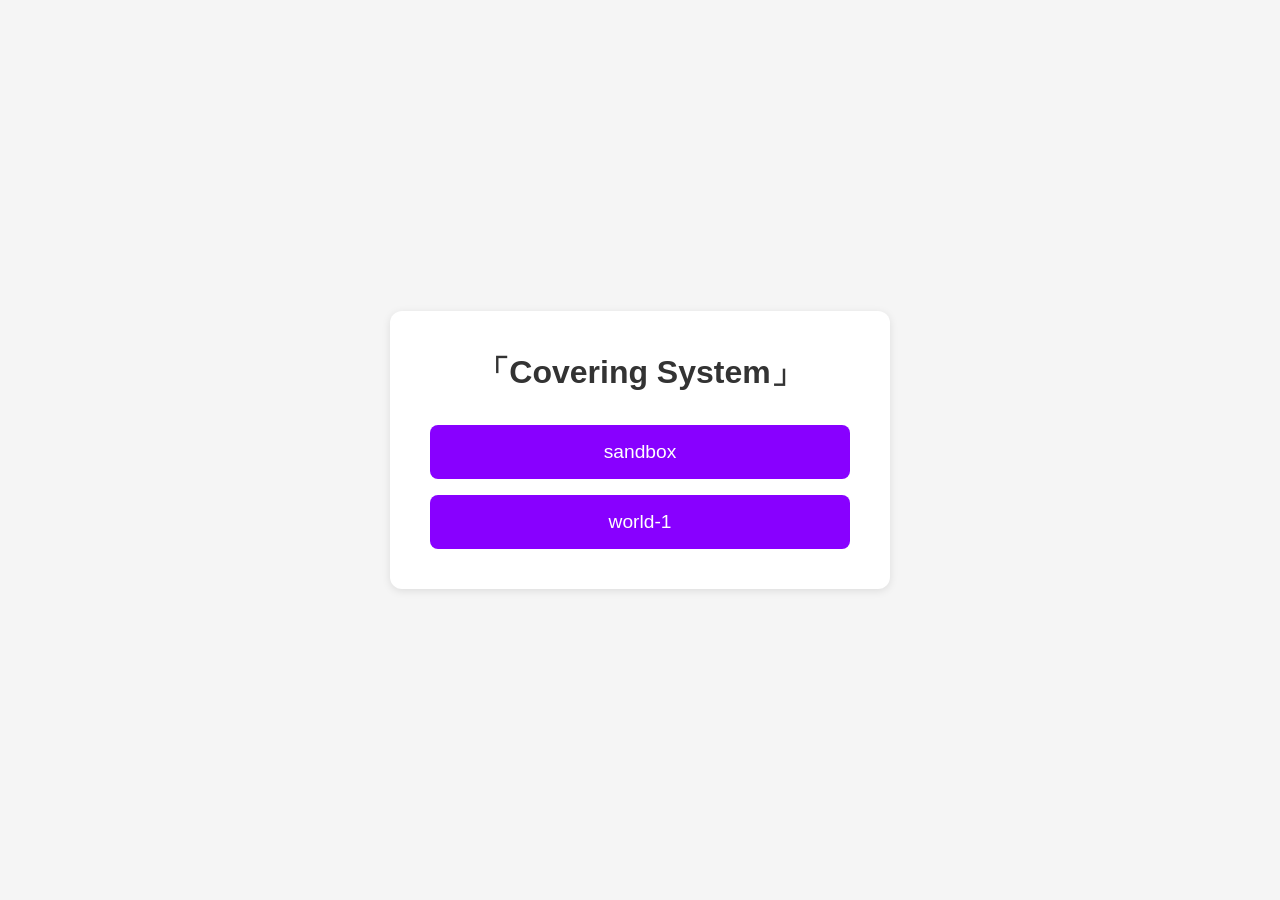
==== commit 329bcf14: "111" ====
--- a/index.html
+++ b/index.html
@@ -3,7 +3,7 @@
 <head>
   <meta charset="UTF-8">
   <meta name="viewport" content="width=device-width, initial-scale=1.0">
-  <title>覆盖系统可视化工具 - 入口</title>
+  <title>入口 - 覆盖系统</title>
   <style>
     * {
       box-sizing: border-box;
@@ -46,50 +46,38 @@
       margin-top: 30px;
     }
     .btn {
-      background: #4a90e2;
+      background: #8800ff;
       border: 0;
       color: #fff;
       padding: 16px 24px;
       border-radius: 8px;
       font-size: 1.2rem;
-      font-weight: 500;
+      font-weight: 300;
       cursor: pointer;
       transition: background-color 0.2s;
       text-decoration: none;
       display: block;
     }
     .btn:hover {
-      background: #3a80d2;
+      background: #8800ff88;
     }
     .btn:active {
       transform: translateY(1px);
     }
     .btn-explore {
-      background: #2ecc71;
+      background: #8800ff;
     }
     .btn-explore:hover {
-      background: #27ae60;
-    }
-    .description {
-      margin-top: 30px;
-      color: #777;
-      font-size: 0.9rem;
-      line-height: 1.5;
+      background: #8800ff88;
     }
   </style>
 </head>
 <body>
   <div class="container">
-    <h1>覆盖系统可视化工具</h1>
-    <p class="subtitle">通过交互式矩形覆盖探索剩余类的构造</p>
+    <h1>「Covering System」</h1>
     <div class="buttons">
-      <a href="exploration/" class="btn btn-explore">自由探索</a>
-      <a href="world1/" class="btn">世界1</a>
-    </div>
-    <div class="description">
-      <p><strong>自由探索</strong>：无任何限制，可以任意使用所有矩形类型，适合学习和实验。</p>
-      <p><strong>世界1</strong>：每个矩形类型最多只能使用一次，部分矩形被禁用，挑战用有限的资源实现完全覆盖。</p>
-      <p>所有进度会自动保存在本地，关闭页面后可以继续。</p>
+      <a href="game.html?level=free" class="btn btn-explore">sandbox</a>
+      <a href="game.html?world=1" class="btn">world-1</a>
     </div>
   </div>
 </body>
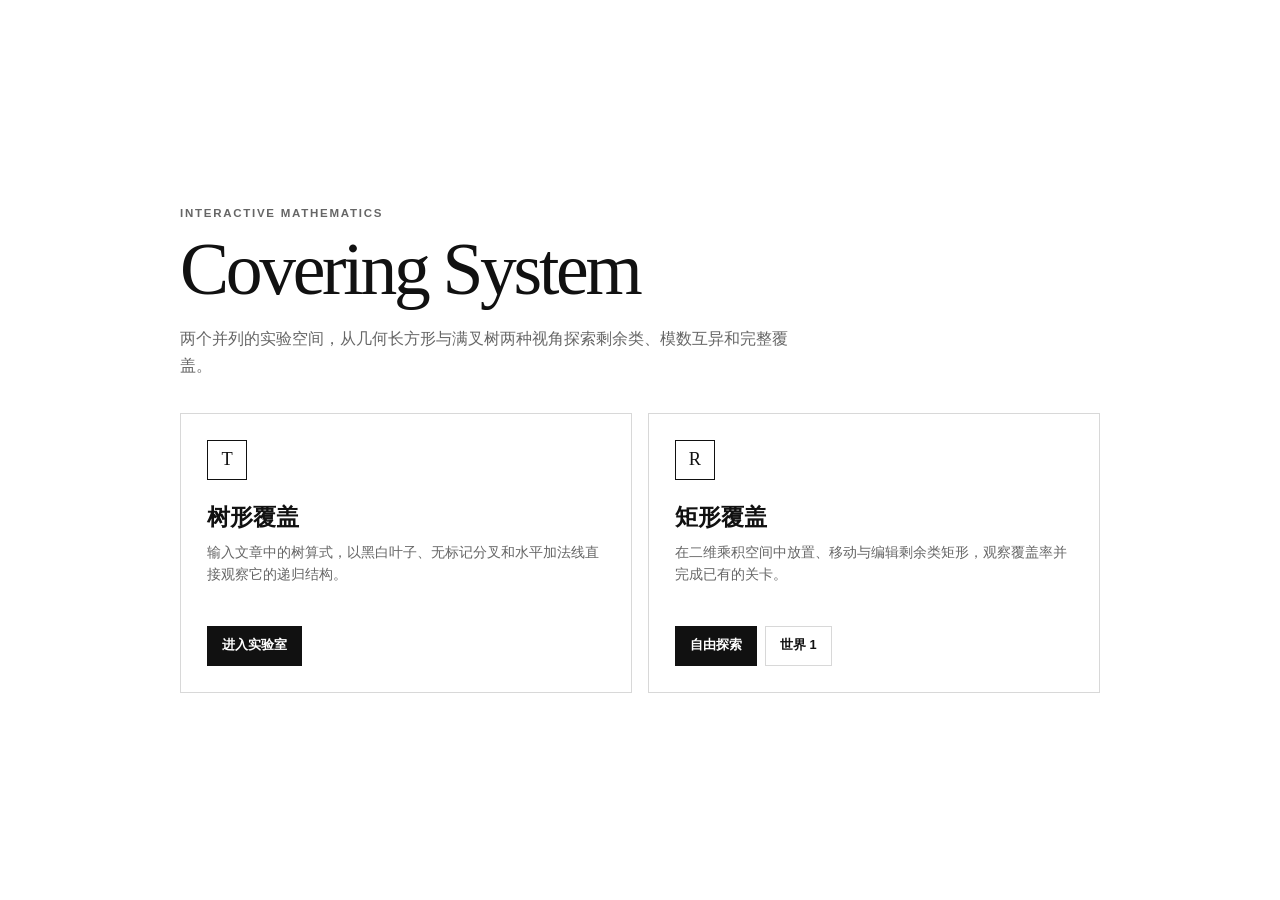
==== commit 13fa3443: "数形覆盖" ====
--- a/index.html
+++ b/index.html
@@ -3,82 +3,145 @@
 <head>
   <meta charset="UTF-8">
   <meta name="viewport" content="width=device-width, initial-scale=1.0">
-  <title>入口 - 覆盖系统</title>
+  <meta name="description" content="覆盖系统的两个交互式视图：树形覆盖与矩形覆盖。">
+  <title>Covering System · 可视化项目</title>
   <style>
-    * {
-      box-sizing: border-box;
-      user-select: none;
+    :root {
+      --paper: #fff;
+      --ink: #111;
+      --muted: #666;
+      --line: #d8d8d8;
     }
+    * { box-sizing: border-box; }
     body {
-      background: #f5f5f5;
       min-height: 100vh;
-      display: flex;
-      justify-content: center;
-      align-items: center;
-      font-family: Segoe UI, Roboto, sans-serif;
       margin: 0;
-      padding: 8px;
+      display: grid;
+      place-items: center;
+      padding: 28px;
+      color: var(--ink);
+      background: var(--paper);
+      font-family: Inter, "Segoe UI", "PingFang SC", "Microsoft YaHei", sans-serif;
     }
-    .container {
-      background: #ffffff;
-      border-radius: 12px;
-      padding: 40px;
-      box-shadow: 0 2px 8px rgba(0, 0, 0, 0.1);
-      text-align: center;
-      max-width: 500px;
-      width: 100%;
+    main { width: min(920px, 100%); }
+    .kicker {
+      margin: 0 0 8px;
+      color: var(--muted);
+      font-size: .72rem;
+      font-weight: 800;
+      letter-spacing: .15em;
+      text-transform: uppercase;
     }
     h1 {
-      color: #333;
-      margin-top: 0;
-      margin-bottom: 10px;
-      font-size: 2rem;
+      margin: 0;
+      font-family: Georgia, "Times New Roman", serif;
+      font-size: clamp(2.25rem, 7vw, 4.6rem);
+      font-weight: 500;
+      letter-spacing: -.045em;
     }
-    .subtitle {
-      color: #666;
-      margin-bottom: 30px;
+    .intro {
+      max-width: 620px;
+      margin: 14px 0 34px;
+      color: var(--muted);
       font-size: 1rem;
+      line-height: 1.65;
     }
-    .buttons {
+    .projects {
+      display: grid;
+      grid-template-columns: repeat(2, minmax(0, 1fr));
+      gap: 16px;
+    }
+    article {
+      min-height: 280px;
       display: flex;
       flex-direction: column;
-      gap: 16px;
-      margin-top: 30px;
+      padding: 26px;
+      border: 1px solid var(--line);
+      background: #fff;
     }
-    .btn {
-      background: #8800ff;
-      border: 0;
+    .project-index {
+      width: 40px;
+      height: 40px;
+      display: grid;
+      place-items: center;
+      border: 1px solid var(--ink);
+      color: var(--ink);
+      background: #fff;
+      font-family: Georgia, serif;
+      font-size: 1.15rem;
+    }
+    h2 {
+      margin: 22px 0 8px;
+      font-family: Georgia, "Songti SC", serif;
+      font-size: 1.45rem;
+      font-weight: 600;
+    }
+    article p {
+      margin: 0;
+      color: var(--muted);
+      font-size: .87rem;
+      line-height: 1.6;
+    }
+    .actions {
+      display: flex;
+      flex-wrap: wrap;
+      gap: 8px;
+      margin-top: auto;
+      padding-top: 24px;
+    }
+    .button {
+      display: inline-flex;
+      min-height: 40px;
+      align-items: center;
+      justify-content: center;
+      padding: 9px 14px;
+      border: 1px solid var(--line);
+      color: var(--ink);
+      background: #fff;
+      text-decoration: none;
+      font-size: .8rem;
+      font-weight: 750;
+    }
+    .button.primary {
+      border-color: var(--ink);
       color: #fff;
-      padding: 16px 24px;
-      border-radius: 8px;
-      font-size: 1.2rem;
-      font-weight: 300;
-      cursor: pointer;
-      transition: background-color 0.2s;
-      text-decoration: none;
-      display: block;
+      background: var(--ink);
     }
-    .btn:hover {
-      background: #8800ff88;
-    }
-    .btn:active {
-      transform: translateY(1px);
-    }
-    .btn-explore {
-      background: #8800ff;
-    }
-    .btn-explore:hover {
-      background: #8800ff88;
+    .button:hover { border-color: var(--ink); }
+    .button:focus-visible { outline: 2px solid var(--ink); outline-offset: 3px; }
+    @media (max-width: 680px) {
+      body { padding: 20px 14px; place-items: start center; }
+      .projects { grid-template-columns: 1fr; }
+      article { min-height: 245px; }
     }
   </style>
 </head>
 <body>
-  <div class="container">
-    <h1>「Covering System」</h1>
-    <div class="buttons">
-      <a href="game.html?level=free" class="btn btn-explore">sandbox</a>
-      <a href="game.html?world=1" class="btn">world-1</a>
-    </div>
-  </div>
+  <main>
+    <p class="kicker">Interactive mathematics</p>
+    <h1>Covering System</h1>
+    <p class="intro">两个并列的实验空间，从几何长方形与满叉树两种视角探索剩余类、模数互异和完整覆盖。</p>
+
+    <section class="projects" aria-label="可视化项目">
+      <article>
+        <span class="project-index" aria-hidden="true">T</span>
+        <h2>树形覆盖</h2>
+        <p>输入文章中的树算式，以黑白叶子、无标记分叉和水平加法线直接观察它的递归结构。</p>
+        <div class="actions">
+          <a class="button primary" href="tree.html">进入实验室</a>
+        </div>
+      </article>
+
+      <article>
+        <span class="project-index" aria-hidden="true">R</span>
+        <h2>矩形覆盖</h2>
+        <p>在二维乘积空间中放置、移动与编辑剩余类矩形，观察覆盖率并完成已有的关卡。</p>
+        <div class="actions">
+          <a class="button primary" href="game.html?level=free">自由探索</a>
+          <a class="button" href="game.html?world=1">世界 1</a>
+        </div>
+      </article>
+    </section>
+  </main>
 </body>
-</html>+</html>
